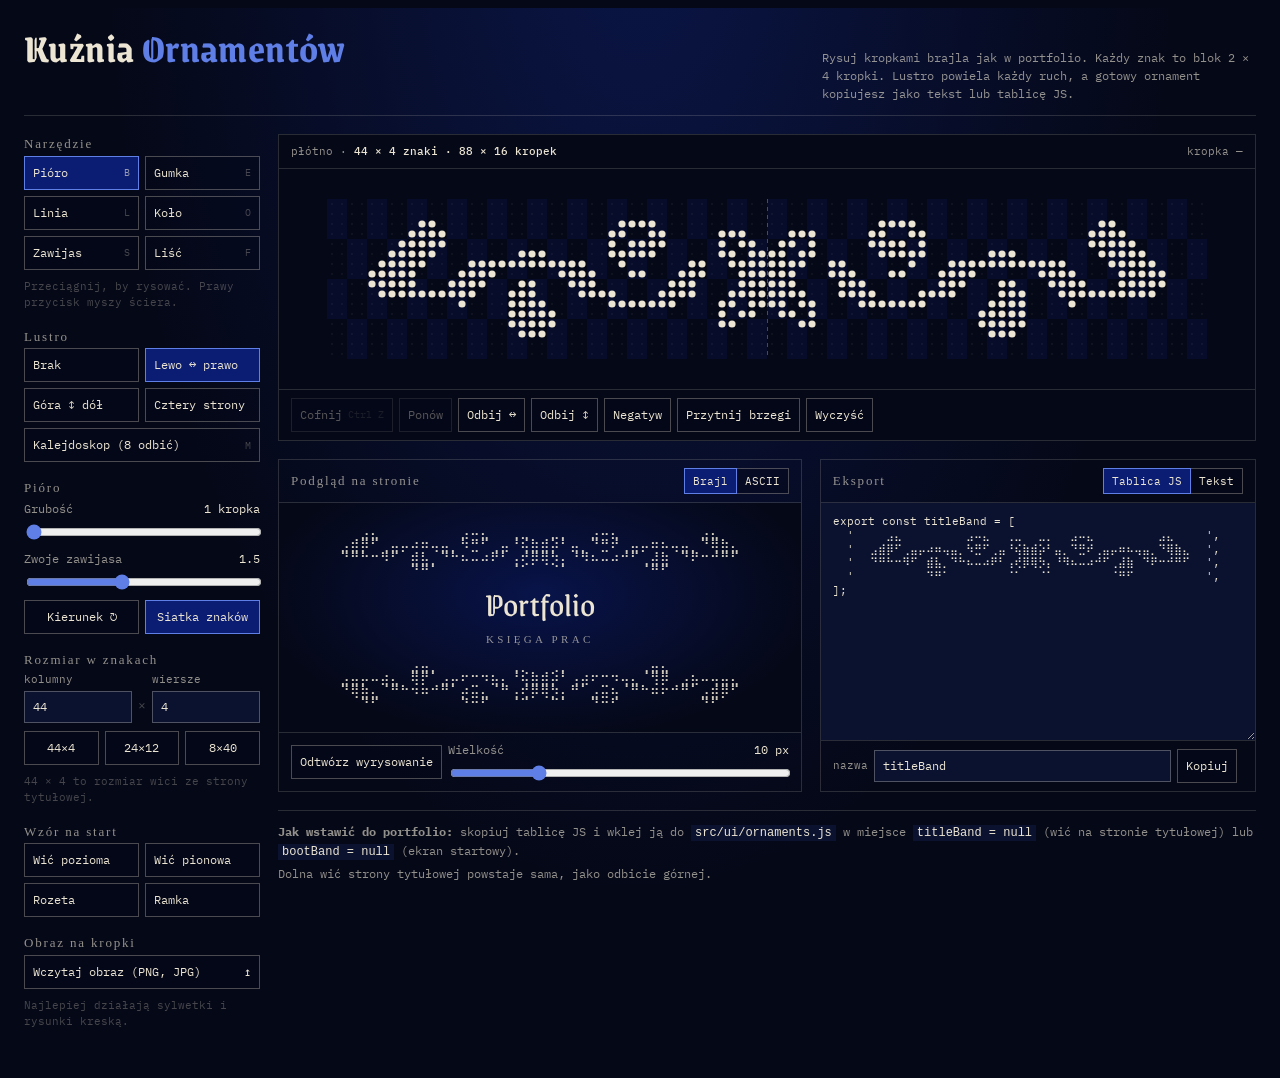
==== tools/ornament.html @ f132c5ad "Kuźnia Ornamentów: narzędzie do rysowania ornamentów brajlem z lustrem, własne wici w ornaments.js C" ====
<!doctype html>
<html lang="pl">
<head>
<meta charset="utf-8">
<meta name="viewport" content="width=device-width, initial-scale=1, viewport-fit=cover">
<title>Kuźnia Ornamentów</title>
<meta name="claude:viewport-fit-sides" content="cover">
<link rel="preconnect" href="https://fonts.googleapis.com">
<link rel="preconnect" href="https://fonts.gstatic.com" crossorigin>
<link rel="stylesheet" href="https://fonts.googleapis.com/css2?family=Grenze+Gotisch:wght@500;700&family=IM+Fell+English+SC&family=IBM+Plex+Mono:wght@400;500&display=swap">
<style>
/* Układ: wąska kolumna narzędzi po lewej (jak marginalia), szeroki pulpit z płótnem kropek,
   pod nim podgląd w rozmiarze strony i eksport. Jedna, ciemna paleta portfolio. */
:root {
  --ink: #050817;
  --ink-2: #0a1230;
  --deep: #0b1d73;
  --cobalt: #1838c0;
  --sky: #5f7ee6;
  --bone: #ece5d3;
  --bone-dim: rgba(236, 229, 211, .62);
  --bone-faint: rgba(236, 229, 211, .28);
  --line: rgba(236, 229, 211, .16);
  --gothic: 'Grenze Gotisch', 'UnifrakturMaguntia', Georgia, serif;
  --caps: 'IM Fell English SC', Georgia, 'Times New Roman', serif;
  --mono: 'IBM Plex Mono', ui-monospace, 'DejaVu Sans Mono', 'Segoe UI Symbol', monospace;
  color-scheme: dark;
}
* { box-sizing: border-box; }
html, body { background: var(--ink); color: var(--bone); }
body {
  font-family: var(--mono);
  font-size: 13px;
  line-height: 1.5;
  padding-left: max(16px, env(safe-area-inset-left, 0px));
  padding-right: max(16px, env(safe-area-inset-right, 0px));
  padding-block: 20px 40px;
  background:
    radial-gradient(ellipse at 50% -10%, rgba(24, 56, 192, .28), transparent 60%),
    var(--ink);
  min-height: 100%;
}
.wrap { max-width: 1280px; margin: 0 auto; display: grid; gap: 18px; }

header { display: flex; flex-wrap: wrap; align-items: baseline; justify-content: space-between; gap: 6px 24px; border-bottom: 1px solid var(--line); padding-bottom: 12px; }
header h1 { margin: 0; font-family: var(--gothic); font-weight: 700; font-size: clamp(28px, 4vw, 40px); letter-spacing: .01em; line-height: 1; text-wrap: balance; }
header h1 span { color: var(--sky); }
header p { margin: 0; color: var(--bone-dim); max-width: 62ch; font-size: 12px; }

.desk { display: grid; grid-template-columns: 236px minmax(0, 1fr); gap: 18px; align-items: start; }
@media (max-width: 820px) { .desk { grid-template-columns: minmax(0, 1fr); } }

aside { display: grid; gap: 16px; }
fieldset { margin: 0; padding: 0; border: 0; display: grid; gap: 8px; min-width: 0; }
legend, .lbl { font-family: var(--caps); font-size: 13px; letter-spacing: .14em; color: var(--bone-dim); padding: 0; margin-bottom: 2px; }
.grid2 { display: grid; grid-template-columns: 1fr 1fr; gap: 6px; }
.grid3 { display: grid; grid-template-columns: repeat(3, 1fr); gap: 6px; }

button, .btn {
  font: inherit; font-size: 12px; color: var(--bone);
  background: rgba(5, 8, 23, .35);
  border: 1px solid rgba(236, 229, 211, .3);
  padding: 7px 8px; cursor: pointer; text-align: left;
  display: flex; align-items: center; justify-content: space-between; gap: 6px;
  white-space: nowrap; transition: border-color .15s, background .15s;
}
button:hover, .btn:hover { border-color: rgba(236, 229, 211, .65); background: rgba(24, 56, 192, .18); }
button:focus-visible, input:focus-visible, select:focus-visible, .btn:focus-within { outline: 1px solid var(--sky); outline-offset: 2px; }
button[aria-pressed="true"] { background: var(--deep); border-color: var(--sky); }
button kbd { font: inherit; font-size: 10px; color: var(--bone-faint); }
button[aria-pressed="true"] kbd { color: var(--bone-dim); }
button.c { justify-content: center; }
button:disabled { opacity: .35; cursor: default; }

label.row { display: grid; grid-template-columns: 1fr auto; align-items: center; gap: 4px 8px; font-size: 12px; color: var(--bone-dim); }
label.row output { color: var(--bone); font-variant-numeric: tabular-nums; }
input[type=range] { grid-column: 1 / -1; width: 100%; accent-color: var(--sky); }
input[type=number], input[type=text], select {
  font: inherit; font-size: 12px; color: var(--bone); background: var(--ink-2);
  border: 1px solid rgba(236, 229, 211, .3); padding: 6px 8px; width: 100%; min-width: 0;
}
.size { display: grid; grid-template-columns: 1fr auto 1fr; gap: 6px; align-items: end; }
.size label { display: grid; gap: 3px; font-size: 11px; color: var(--bone-dim); }
.size span.x { padding-bottom: 7px; color: var(--bone-faint); }
.hint { font-size: 11px; color: var(--bone-faint); margin: 0; }
.btn input[type=file] { position: absolute; width: 1px; height: 1px; opacity: 0; }

main { display: grid; gap: 18px; min-width: 0; }
.board { border: 1px solid var(--line); background: var(--ink); position: relative; min-width: 0; }
.board-head { display: flex; flex-wrap: wrap; justify-content: space-between; gap: 4px 16px; padding: 8px 12px; border-bottom: 1px solid var(--line); font-size: 11px; color: var(--bone-dim); }
.board-head b { color: var(--bone); font-weight: 500; font-variant-numeric: tabular-nums; }
.stage { overflow: auto; padding: 14px; display: grid; place-items: center; min-height: 220px; }
canvas#view { display: block; touch-action: none; cursor: crosshair; image-rendering: pixelated; }
.board-foot { display: flex; flex-wrap: wrap; gap: 6px; padding: 8px 12px; border-top: 1px solid var(--line); }
.board-foot button { flex: 0 0 auto; }

.out { display: grid; grid-template-columns: minmax(0, 1.2fr) minmax(0, 1fr); gap: 18px; }
@media (max-width: 980px) { .out { grid-template-columns: minmax(0, 1fr); } }
.card { border: 1px solid var(--line); display: grid; grid-template-rows: auto 1fr auto; min-width: 0; }
.card-head { display: flex; flex-wrap: wrap; align-items: center; justify-content: space-between; gap: 6px 12px; padding: 8px 12px; border-bottom: 1px solid var(--line); }
.card-head .lbl { margin: 0; }
.seg { display: inline-flex; }
.seg button { padding: 4px 8px; font-size: 11px; }
.seg button + button { border-left: 0; }

.page {
  background: radial-gradient(ellipse at 50% 40%, rgba(11, 29, 115, .55), transparent 75%), var(--ink);
  padding: 22px 14px; overflow-x: auto; display: grid; justify-items: center; gap: 10px; min-height: 160px; align-content: center;
}
.page pre { margin: 0; font-family: var(--mono); line-height: 1; white-space: pre; color: var(--bone); opacity: .9; }
.page .demo { font-family: var(--gothic); font-size: 34px; line-height: 1; color: var(--bone); }
.page .demo-sub { font-family: var(--caps); letter-spacing: .3em; font-size: 11px; color: var(--bone-dim); }

textarea {
  width: 100%; min-height: 170px; resize: vertical; margin: 0; border: 0; padding: 12px;
  font-family: var(--mono); font-size: 11px; line-height: 1.25; white-space: pre; overflow: auto;
  color: var(--bone); background: var(--ink-2);
}
.card-foot { display: flex; flex-wrap: wrap; gap: 6px; padding: 8px 12px; border-top: 1px solid var(--line); align-items: center; }
.card-foot .name { flex: 1 1 140px; display: flex; align-items: center; gap: 6px; font-size: 11px; color: var(--bone-dim); }
.card-foot .name input { flex: 1; }
.toast { font-size: 11px; color: var(--sky); min-height: 1em; }

.howto { color: var(--bone-dim); font-size: 12px; border-top: 1px solid var(--line); padding-top: 12px; display: grid; gap: 4px; }
.howto code { color: var(--bone); background: var(--ink-2); padding: 1px 4px; }
@media (prefers-reduced-motion: reduce) { * { transition: none !important; } }
</style>
</head>
<body>

<div class="wrap">
  <header>
    <h1>Kuźnia <span>Ornamentów</span></h1>
    <p>Rysuj kropkami brajla jak w portfolio. Każdy znak to blok 2 × 4 kropki. Lustro powiela każdy ruch, a gotowy ornament kopiujesz jako tekst lub tablicę JS.</p>
  </header>

  <div class="desk">
    <aside>
      <fieldset>
        <legend>Narzędzie</legend>
        <div class="grid2" id="tools">
          <button data-tool="pen" aria-pressed="true">Pióro <kbd>B</kbd></button>
          <button data-tool="erase">Gumka <kbd>E</kbd></button>
          <button data-tool="line">Linia <kbd>L</kbd></button>
          <button data-tool="ring">Koło <kbd>O</kbd></button>
          <button data-tool="curl">Zawijas <kbd>S</kbd></button>
          <button data-tool="leaf">Liść <kbd>F</kbd></button>
        </div>
        <p class="hint" id="tool-hint">Przeciągnij, by rysować. Prawy przycisk myszy ściera.</p>
      </fieldset>

      <fieldset>
        <legend>Lustro</legend>
        <div class="grid2" id="mirrors">
          <button data-mirror="none">Brak</button>
          <button data-mirror="h" aria-pressed="true">Lewo ↔ prawo</button>
          <button data-mirror="v">Góra ↕ dół</button>
          <button data-mirror="hv">Cztery strony</button>
          <button data-mirror="k" style="grid-column: 1 / -1">Kalejdoskop (8 odbić) <kbd>M</kbd></button>
        </div>
      </fieldset>

      <fieldset>
        <legend>Pióro</legend>
        <label class="row" for="size">Grubość <output id="size-o">1 kropka</output>
          <input type="range" id="size" min="0" max="4" step="1" value="0">
        </label>
        <label class="row" for="turns">Zwoje zawijasa <output id="turns-o">1.5</output>
          <input type="range" id="turns" min="0.5" max="3" step="0.1" value="1.5">
        </label>
        <div class="grid2">
          <button id="dir" class="c" aria-label="Kierunek zawijasa">Kierunek ↻</button>
          <button id="grid-t" class="c" aria-pressed="true">Siatka znaków</button>
        </div>
      </fieldset>

      <fieldset>
        <legend>Rozmiar w znakach</legend>
        <div class="size">
          <label for="cols">kolumny<input type="number" id="cols" min="4" max="140" value="44"></label>
          <span class="x">×</span>
          <label for="rows">wiersze<input type="number" id="rows" min="1" max="60" value="4"></label>
        </div>
        <div class="grid3">
          <button class="c" data-preset="44x4">44×4</button>
          <button class="c" data-preset="24x12">24×12</button>
          <button class="c" data-preset="8x40">8×40</button>
        </div>
        <p class="hint">44 × 4 to rozmiar wici ze strony tytułowej.</p>
      </fieldset>

      <fieldset>
        <legend>Wzór na start</legend>
        <div class="grid2">
          <button data-tpl="band">Wić pozioma</button>
          <button data-tpl="vine">Wić pionowa</button>
          <button data-tpl="rosette">Rozeta</button>
          <button data-tpl="frame">Ramka</button>
        </div>
      </fieldset>

      <fieldset>
        <legend>Obraz na kropki</legend>
        <label class="btn" for="img">Wczytaj obraz (PNG, JPG) <span>↥</span><input type="file" id="img" accept="image/*"></label>
        <div id="img-ctl" hidden>
          <label class="row" for="thr">Próg jasności <output id="thr-o">128</output>
            <input type="range" id="thr" min="10" max="245" value="128">
          </label>
          <div class="grid2">
            <button id="inv" class="c" aria-pressed="false">Odwróć</button>
            <button id="img-done" class="c">Zatwierdź</button>
          </div>
        </div>
        <p class="hint">Najlepiej działają sylwetki i rysunki kreską.</p>
      </fieldset>
    </aside>

    <main>
      <section class="board" aria-label="Płótno">
        <div class="board-head">
          <span>płótno · <b id="dims">44 × 4 znaki · 88 × 16 kropek</b></span>
          <span id="pos">kropka —</span>
        </div>
        <div class="stage" id="stage"><canvas id="view" aria-label="Płótno do rysowania kropkami"></canvas></div>
        <div class="board-foot">
          <button id="undo" class="c">Cofnij <kbd>Ctrl Z</kbd></button>
          <button id="redo" class="c">Ponów</button>
          <button id="flip-h" class="c">Odbij ↔</button>
          <button id="flip-v" class="c">Odbij ↕</button>
          <button id="invert" class="c">Negatyw</button>
          <button id="trim" class="c">Przytnij brzegi</button>
          <button id="clear" class="c">Wyczyść</button>
        </div>
      </section>

      <div class="out">
        <section class="card" aria-label="Podgląd">
          <div class="card-head">
            <span class="lbl">Podgląd na stronie</span>
            <span class="seg" id="modes">
              <button data-mode="braille" aria-pressed="true">Brajl</button>
              <button data-mode="ascii">ASCII</button>
            </span>
          </div>
          <div class="page" id="page">
            <pre id="prev-top"></pre>
            <div class="demo">Portfolio</div>
            <div class="demo-sub">KSIĘGA PRAC</div>
            <pre id="prev-bot"></pre>
          </div>
          <div class="card-foot">
            <button id="replay" class="c">Odtwórz wyrysowanie</button>
            <label class="row" for="fs" style="flex:1 1 140px">Wielkość <output id="fs-o">10 px</output>
              <input type="range" id="fs" min="6" max="22" value="10">
            </label>
          </div>
        </section>

        <section class="card" aria-label="Eksport">
          <div class="card-head">
            <span class="lbl">Eksport</span>
            <span class="seg" id="fmts">
              <button data-fmt="js" aria-pressed="true">Tablica JS</button>
              <button data-fmt="txt">Tekst</button>
            </span>
          </div>
          <textarea id="code" readonly spellcheck="false" aria-label="Kod ornamentu"></textarea>
          <div class="card-foot">
            <label class="name" for="vname">nazwa <input type="text" id="vname" value="titleBand"></label>
            <button id="copy" class="c">Kopiuj</button>
            <span class="toast" id="toast" role="status"></span>
          </div>
        </section>
      </div>

      <div class="howto">
        <span><b>Jak wstawić do portfolio:</b> skopiuj tablicę JS i wklej ją do <code>src/ui/ornaments.js</code> w miejsce <code>titleBand = null</code> (wić na stronie tytułowej) lub <code>bootBand = null</code> (ekran startowy).</span>
        <span>Dolna wić strony tytułowej powstaje sama, jako odbicie górnej.</span>
      </div>
    </main>
  </div>
</div>

<script>
(() => {
  // ---------- stałe ----------
  const BITS = [[0x01, 0x08], [0x02, 0x10], [0x04, 0x20], [0x40, 0x80]];
  const RAMP = [' ', '.', ':', 'c', 'o', 's', 'S', '$', 'B'];   // ta sama skala co w AsciiView
  const BLANK = '⠀';
  const THRESHOLD = 110;                                         // jak canvasToBraille w braille.js
  const SIZES = [{ w: 0, t: '1 kropka' }, { w: 1.15, t: 'cienka' }, { w: 1.8, t: 'średnia' }, { w: 2.6, t: 'gruba' }, { w: 3.6, t: 'bardzo gruba' }];
  const C = { ink: '#050817', bone: '#ece5d3', sky: '#5f7ee6', cobalt: '#1838c0' };
  const HINTS = {
    pen: 'Przeciągnij, by rysować. Prawy przycisk myszy ściera.',
    erase: 'Przeciągnij, by ścierać kropki.',
    line: 'Przeciągnij od początku do końca linii.',
    ring: 'Przeciągnij od środka na zewnątrz.',
    curl: 'Przeciągnij od środka zawijasa; kąt wyznacza początek spirali.',
    leaf: 'Przeciągnij od nasady liścia do czubka.',
  };

  // ---------- stan ----------
  const $ = (id) => document.getElementById(id);
  const src = document.createElement('canvas');
  const sx = src.getContext('2d', { willReadFrequently: true });
  const view = $('view'), vx = view.getContext('2d');
  let cols = 44, rows = 4, W = 88, H = 16;
  let tool = 'pen', mirror = 'h', sizeIdx = 0, turns = 1.5, dir = 1, showGrid = true;
  let mode = 'braille', fmt = 'js', fontPx = 10;
  let mask = new Uint8Array(0);
  let pitch = 8;
  let undoStack = [], redoStack = [];
  let hover = null;
  let img = null, imgThr = 128, imgInv = false, imgBase = null;

  // ---------- pomocnicze ----------
  const snap = () => ({ cols, rows, data: sx.getImageData(0, 0, W, H) });
  function pushUndo() { undoStack.push(snap()); if (undoStack.length > 60) undoStack.shift(); redoStack = []; syncUndo(); }
  function restore(s) { setDims(s.cols, s.rows, false); sx.putImageData(s.data, 0, 0); }
  function syncUndo() { $('undo').disabled = !undoStack.length; $('redo').disabled = !redoStack.length; }

  function setDims(c, r, keep = true) {
    const old = keep ? (() => { const k = document.createElement('canvas'); k.width = W; k.height = H; k.getContext('2d').drawImage(src, 0, 0); return k; })() : null;
    cols = c; rows = r; W = c * 2; H = r * 4;
    src.width = W; src.height = H;
    if (old) sx.drawImage(old, Math.round((W - old.width) / 4) * 2, Math.round((H - old.height) / 8) * 4);
    $('cols').value = c; $('rows').value = r;
    layout();
  }

  // przekształcenia lustra w przestrzeni kropek
  function mirrors() {
    const id = [1, 0, 0, 1, 0, 0], h = [-1, 0, 0, 1, W, 0], v = [1, 0, 0, -1, 0, H], hv = [-1, 0, 0, -1, W, H];
    if (mirror === 'none') return [id];
    if (mirror === 'h') return [id, h];
    if (mirror === 'v') return [id, v];
    if (mirror === 'hv') return [id, h, v, hv];
    const cx = W / 2, cy = H / 2;
    const d = [0, 1, 1, 0, cx - cy, cy - cx];               // odbicie po przekątnej
    const mul = (a, b) => [a[0] * b[0] + a[2] * b[1], a[1] * b[0] + a[3] * b[1], a[0] * b[2] + a[2] * b[3], a[1] * b[2] + a[3] * b[3], a[0] * b[4] + a[2] * b[5] + a[4], a[1] * b[4] + a[3] * b[5] + a[5]];
    return [id, h, v, hv, d, mul(h, d), mul(v, d), mul(hv, d)];
  }

  function stamp(fn, erase = false) {
    sx.save();
    sx.globalCompositeOperation = erase ? 'destination-out' : 'source-over';
    sx.strokeStyle = sx.fillStyle = '#fff';
    sx.lineCap = sx.lineJoin = 'round';
    sx.lineWidth = SIZES[sizeIdx].w || 1.15;
    for (const m of mirrors()) { sx.setTransform(...m); fn(sx); }
    sx.restore();
  }

  // ---------- kształty (te same co w braille.js) ----------
  function spiral(ctx, cx, cy, r, t, d = 1, start = 0) {
    ctx.beginPath();
    const steps = Math.max(20, Math.round(60 * t));
    for (let i = 0; i <= steps; i++) {
      const k = i / steps, a = start + d * k * t * Math.PI * 2, rr = r * (1 - k * 0.85);
      const x = cx + Math.cos(a) * rr, y = cy + Math.sin(a) * rr;
      i ? ctx.lineTo(x, y) : ctx.moveTo(x, y);
    }
    ctx.stroke();
  }
  function leaf(ctx, x, y, len, ang) {
    ctx.save(); ctx.translate(x, y); ctx.rotate(ang);
    ctx.beginPath(); ctx.moveTo(0, 0);
    ctx.quadraticCurveTo(len * 0.5, -len * 0.35, len, 0);
    ctx.quadraticCurveTo(len * 0.5, len * 0.35, 0, 0);
    ctx.stroke(); ctx.restore();
  }
  // linia piksel w piksel (grubość „1 kropka”)
  function pixLine(ctx, a, b) {
    let x0 = Math.floor(a.x), y0 = Math.floor(a.y); const x1 = Math.floor(b.x), y1 = Math.floor(b.y);
    const dx = Math.abs(x1 - x0), dy = -Math.abs(y1 - y0), sxs = x0 < x1 ? 1 : -1, sys = y0 < y1 ? 1 : -1;
    let err = dx + dy;
    for (;;) {
      ctx.fillRect(x0, y0, 1, 1);
      if (x0 === x1 && y0 === y1) break;
      const e2 = 2 * err;
      if (e2 >= dy) { err += dy; x0 += sxs; }
      if (e2 <= dx) { err += dx; y0 += sys; }
    }
  }
  function segment(ctx, a, b) {
    if (!SIZES[sizeIdx].w) return pixLine(ctx, a, b);
    ctx.beginPath(); ctx.moveTo(a.x, a.y); ctx.lineTo(b.x, b.y); ctx.stroke();
    ctx.beginPath(); ctx.arc(b.x, b.y, Math.max(0.6, SIZES[sizeIdx].w / 2), 0, Math.PI * 2); ctx.fill();
  }
  function shape(ctx, t, a, b) {
    const dxy = Math.hypot(b.x - a.x, b.y - a.y), ang = Math.atan2(b.y - a.y, b.x - a.x);
    if (t === 'line') { if (SIZES[sizeIdx].w) { ctx.beginPath(); ctx.moveTo(a.x, a.y); ctx.lineTo(b.x, b.y); ctx.stroke(); } else pixLine(ctx, a, b); }
    if (t === 'ring') { ctx.beginPath(); ctx.arc(a.x, a.y, Math.max(0.5, dxy), 0, Math.PI * 2); ctx.stroke(); }
    if (t === 'curl') spiral(ctx, a.x, a.y, Math.max(1, dxy), turns, dir, ang);
    if (t === 'leaf') leaf(ctx, a.x, a.y, Math.max(1, dxy), ang);
  }

  // ---------- wzory startowe ----------
  const TPL = {
    band(ctx, W, H) {
      const cx = W / 2, cy = H / 2;
      ctx.beginPath(); ctx.arc(cx, cy, H * 0.16, 0, Math.PI * 2); ctx.stroke();
      for (let i = 0; i < 4; i++) leaf(ctx, cx, cy, H * 0.42, i * Math.PI / 2 + Math.PI / 4);
      for (const s of [1, -1]) {
        ctx.save(); ctx.translate(cx, 0); ctx.scale(s, 1); ctx.translate(-cx, 0);
        ctx.beginPath();
        const x0 = cx + H * 0.5, x1 = W - 4;
        for (let x = x0; x <= x1; x += 1) {
          const k = (x - x0) / (x1 - x0), y = cy + Math.sin(k * Math.PI * 3) * H * 0.18 * (1 - k * 0.5);
          x === x0 ? ctx.moveTo(x, y) : ctx.lineTo(x, y);
        }
        ctx.stroke();
        for (let j = 0; j < 3; j++) {
          const k = (j + 0.25) / 3, x = x0 + k * (x1 - x0), up = j % 2 === 0 ? -1 : 1;
          spiral(ctx, x + H * 0.12, cy + up * H * 0.22, H * 0.2 * (1 - k * 0.35), 1.4, up, up > 0 ? -Math.PI / 2 : Math.PI / 2);
          leaf(ctx, x - H * 0.08, cy - up * H * 0.12, H * 0.28, up * -0.9 + Math.PI);
        }
        spiral(ctx, x1 - H * 0.14, cy, H * 0.14, 1.2, 1, Math.PI);
        ctx.restore();
      }
    },
    vine(ctx, W, H) {
      const cx = W / 2;
      ctx.beginPath();
      for (let y = 4; y < H - 4; y++) { const x = cx + Math.sin(y / H * Math.PI * 4) * W * 0.12; y === 4 ? ctx.moveTo(x, y) : ctx.lineTo(x, y); }
      ctx.stroke();
      const n = Math.max(2, Math.floor(H / (W * 0.9)));
      for (let i = 0; i < n; i++) {
        const y = (i + 0.5) / n * H, side = i % 2 ? 1 : -1, x = cx + Math.sin(y / H * Math.PI * 4) * W * 0.12;
        spiral(ctx, x + side * W * 0.24, y, W * 0.22, 1.5, side, side > 0 ? Math.PI : 0);
        leaf(ctx, x, y + W * 0.15, W * 0.3, side > 0 ? Math.PI * 0.75 : Math.PI * 0.25);
      }
      spiral(ctx, cx + W * 0.1, 10, W * 0.25, 1.6, 1, Math.PI);
    },
    rosette(ctx, W, H) {
      const cx = W / 2, cy = H / 2, R = Math.min(W, H) / 2 - 2;
      ctx.beginPath(); ctx.arc(cx, cy, R * 0.18, 0, Math.PI * 2); ctx.stroke();
      ctx.beginPath(); ctx.arc(cx, cy, R * 0.95, 0, Math.PI * 2); ctx.stroke();
      for (let i = 0; i < 8; i++) {
        const a = i * Math.PI / 4;
        leaf(ctx, cx + Math.cos(a) * R * 0.2, cy + Math.sin(a) * R * 0.2, R * 0.55, a);
        const b = a + Math.PI / 8;
        spiral(ctx, cx + Math.cos(b) * R * 0.66, cy + Math.sin(b) * R * 0.66, R * 0.2, 1.3, i % 2 ? 1 : -1, b + Math.PI);
      }
    },
    frame(ctx, W, H) {
      const m = 2.5;
      ctx.strokeRect(m, m, W - m * 2, H - m * 2);
      ctx.strokeRect(m + 3, m + 3, W - m * 2 - 6, H - m * 2 - 6);
      const r = Math.min(W, H) * 0.14;
      for (const [x, y, s] of [[m + 3, m + 3, 0], [W - m - 3, m + 3, 1], [W - m - 3, H - m - 3, 2], [m + 3, H - m - 3, 3]]) {
        spiral(ctx, x, y, r, 1.4, 1, s * Math.PI / 2 + Math.PI / 4);
        leaf(ctx, x, y, r * 1.5, s * Math.PI / 2 + Math.PI / 4);
      }
    },
  };
  function applyTemplate(name) {
    pushUndo();
    sx.clearRect(0, 0, W, H);
    sx.save(); sx.strokeStyle = '#fff'; sx.lineWidth = 1.15; sx.lineCap = 'round';
    TPL[name](sx, W, H);
    sx.restore();
    render(true);
  }

  // ---------- odczyt kropek ----------
  function readMask() {
    const d = sx.getImageData(0, 0, W, H).data;
    mask = new Uint8Array(W * H);
    for (let i = 0; i < W * H; i++) mask[i] = d[i * 4 + 3] > THRESHOLD ? 1 : 0;
  }
  function toRows(m = mode) {
    const out = [];
    for (let y = 0; y < H; y += 4) {
      let line = '';
      for (let x = 0; x < W; x += 2) {
        let code = 0, n = 0;
        for (let dy = 0; dy < 4; dy++) for (let dx = 0; dx < 2; dx++) if (mask[(y + dy) * W + x + dx]) { code |= BITS[dy][dx]; n++; }
        line += m === 'braille' ? (code ? String.fromCharCode(0x2800 + code) : BLANK) : RAMP[n];
      }
      out.push(line);
    }
    return out;
  }
  // odbicie góra-dół na poziomie znaków (jak dolna wić strony tytułowej)
  function flipRows(rowsArr) {
    if (mode !== 'braille') return rowsArr.slice().reverse();
    return rowsArr.slice().reverse().map((r) => [...r].map((ch) => {
      const c = ch.charCodeAt(0) - 0x2800; let o = 0;
      for (let dy = 0; dy < 4; dy++) for (let dx = 0; dx < 2; dx++) if (c & BITS[dy][dx]) o |= BITS[3 - dy][dx];
      return o ? String.fromCharCode(0x2800 + o) : BLANK;
    }).join(''));
  }

  // ---------- rysowanie widoku ----------
  function layout() {
    const box = $('stage').clientWidth - 28;
    pitch = Math.max(3, Math.min(22, Math.floor(box / W)));
    const hMax = Math.max(260, innerHeight * 0.6);
    if (H * pitch > hMax) pitch = Math.max(3, Math.floor(hMax / H));
    const dpr = Math.min(2, devicePixelRatio || 1);
    view.width = W * pitch * dpr; view.height = H * pitch * dpr;
    view.style.width = W * pitch + 'px'; view.style.height = H * pitch + 'px';
    vx.setTransform(dpr, 0, 0, dpr, 0, 0);
    $('dims').textContent = `${cols} × ${rows} znaki · ${W} × ${H} kropek`;
  }

  function drawView() {
    const p = pitch;
    vx.fillStyle = C.ink; vx.fillRect(0, 0, W * p, H * p);
    if (showGrid) {
      // co drugi znak lekko podbarwiony: widać, gdzie kończy się każdy znak brajla
      vx.fillStyle = 'rgba(24,56,192,.10)';
      for (let cy = 0; cy < rows; cy++) for (let cx = 0; cx < cols; cx++) if ((cx + cy) % 2 === 0) vx.fillRect(cx * 2 * p, cy * 4 * p, 2 * p, 4 * p);
    }
    // osie lustra
    vx.save(); vx.strokeStyle = 'rgba(95,126,230,.55)'; vx.setLineDash([4, 4]); vx.lineWidth = 1;
    const ax = (mirror === 'h' || mirror === 'hv' || mirror === 'k'), ay = (mirror === 'v' || mirror === 'hv' || mirror === 'k');
    if (ax) { vx.beginPath(); vx.moveTo(W * p / 2 + .5, 0); vx.lineTo(W * p / 2 + .5, H * p); vx.stroke(); }
    if (ay) { vx.beginPath(); vx.moveTo(0, H * p / 2 + .5); vx.lineTo(W * p, H * p / 2 + .5); vx.stroke(); }
    if (mirror === 'k') {
      const cx = W * p / 2, cy = H * p / 2, L = Math.max(W, H) * p;
      vx.beginPath(); vx.moveTo(cx - L, cy - L); vx.lineTo(cx + L, cy + L); vx.moveTo(cx - L, cy + L); vx.lineTo(cx + L, cy - L); vx.stroke();
    }
    vx.restore();
    // kropki
    const rOn = p * 0.36, rOff = Math.max(0.6, p * 0.07);
    vx.fillStyle = 'rgba(236,229,211,.13)';
    vx.beginPath();
    for (let y = 0; y < H; y++) for (let x = 0; x < W; x++) if (!mask[y * W + x]) { vx.moveTo((x + .5) * p + rOff, (y + .5) * p); vx.arc((x + .5) * p, (y + .5) * p, rOff, 0, Math.PI * 2); }
    vx.fill();
    vx.fillStyle = C.bone;
    vx.beginPath();
    for (let y = 0; y < H; y++) for (let x = 0; x < W; x++) if (mask[y * W + x]) { vx.moveTo((x + .5) * p + rOn, (y + .5) * p); vx.arc((x + .5) * p, (y + .5) * p, rOn, 0, Math.PI * 2); }
    vx.fill();
    // podgląd pióra z odbiciami
    if (hover && !drag && (tool === 'pen' || tool === 'erase')) {
      vx.save(); vx.strokeStyle = tool === 'erase' ? 'rgba(236,229,211,.6)' : C.sky; vx.lineWidth = 1;
      const r = Math.max(0.5, (SIZES[sizeIdx].w || 1) / 2) * p;
      for (const m of mirrors()) {
        const hx = m[0] * hover.x + m[2] * hover.y + m[4], hy = m[1] * hover.x + m[3] * hover.y + m[5];
        vx.beginPath(); vx.arc(hx * p, hy * p, r, 0, Math.PI * 2); vx.stroke();
      }
      vx.restore();
    }
  }

  // ---------- wyjście ----------
  let revealing = 0;
  function updateOutput() {
    const r = toRows();
    if (!revealing) { $('prev-top').textContent = r.join('\n'); $('prev-bot').textContent = flipRows(r).join('\n'); }
    const name = ($('vname').value.trim() || 'ornament').replace(/[^\w$]/g, '_');
    $('code').value = fmt === 'txt' ? r.join('\n') : `export const ${name} = [\n${r.map((l) => `  '${l}',`).join('\n')}\n];\n`;
  }
  function reveal(el, rowsArr, dur) {
    const cells = [];
    rowsArr.forEach((r, y) => [...r].forEach((ch, x) => { if (ch !== BLANK && ch !== ' ') cells.push([y, x]); }));
    cells.sort(() => Math.random() - 0.5);
    const blank = mode === 'braille' ? BLANK : ' ';
    const grid = rowsArr.map((r) => [...r].map(() => blank));
    const t0 = performance.now();
    return new Promise((res) => {
      const step = () => {
        const k = Math.min(1, (performance.now() - t0) / (dur * 1000));
        const n = Math.floor(k * cells.length);
        for (let i = 0; i < n; i++) { const [y, x] = cells[i]; grid[y][x] = rowsArr[y][x]; }
        el.textContent = grid.map((r) => r.join('')).join('\n');
        k < 1 ? requestAnimationFrame(step) : res();
      };
      step();
    });
  }

  let saveT = 0;
  function render(save = false) {
    readMask(); drawView(); updateOutput();
    if (save) { clearTimeout(saveT); saveT = setTimeout(saveDraft, 400); }
  }
  function saveDraft() {
    try { localStorage.setItem('kuznia.draft', JSON.stringify({ cols, rows, url: src.toDataURL() })); } catch (e) { /* bez zapisu */ }
  }
  function loadDraft() {
    try {
      const d = JSON.parse(localStorage.getItem('kuznia.draft') || 'null');
      if (!d || !d.url) return false;
      setDims(d.cols, d.rows, false);
      const im = new Image();
      im.onload = () => { sx.drawImage(im, 0, 0); render(); };
      im.src = d.url;
      return true;
    } catch (e) { return false; }
  }

  // ---------- wskaźnik ----------
  let drag = null;
  const toDot = (e) => { const b = view.getBoundingClientRect(); return { x: (e.clientX - b.left) / pitch, y: (e.clientY - b.top) / pitch }; };
  view.addEventListener('contextmenu', (e) => e.preventDefault());
  view.addEventListener('pointerdown', (e) => {
    view.setPointerCapture(e.pointerId);
    const p = toDot(e);
    const t = e.button === 2 ? 'erase' : tool;
    pushUndo();
    drag = { t, a: p, last: p, base: sx.getImageData(0, 0, W, H) };
    if (t === 'pen' || t === 'erase') stamp((c) => segment(c, p, p), t === 'erase');
    render();
  });
  view.addEventListener('pointermove', (e) => {
    const p = toDot(e);
    hover = p;
    $('pos').textContent = `kropka ${Math.floor(p.x) + 1}, ${Math.floor(p.y) + 1} · znak ${Math.floor(p.x / 2) + 1}, ${Math.floor(p.y / 4) + 1}`;
    if (!drag) { drawView(); return; }
    if (drag.t === 'pen' || drag.t === 'erase') {
      const a = drag.last; stamp((c) => segment(c, a, p), drag.t === 'erase'); drag.last = p;
    } else {
      sx.putImageData(drag.base, 0, 0);
      const a = drag.a; stamp((c) => shape(c, drag.t, a, p));
    }
    render();
  });
  const end = () => { if (drag) { drag = null; render(true); } };
  view.addEventListener('pointerup', end);
  view.addEventListener('pointercancel', end);
  view.addEventListener('pointerleave', () => { hover = null; if (!drag) drawView(); $('pos').textContent = 'kropka —'; });

  // ---------- przyciski ----------
  const press = (group, attr, val) => document.querySelectorAll(`#${group} [${attr}]`).forEach((b) => b.setAttribute('aria-pressed', String(b.getAttribute(attr) === val)));
  function setTool(t) { tool = t; press('tools', 'data-tool', t); $('tool-hint').textContent = HINTS[t]; }
  function setMirror(m) { mirror = m; press('mirrors', 'data-mirror', m); drawView(); }
  $('tools').addEventListener('click', (e) => { const b = e.target.closest('[data-tool]'); if (b) setTool(b.dataset.tool); });
  $('mirrors').addEventListener('click', (e) => { const b = e.target.closest('[data-mirror]'); if (b) setMirror(b.dataset.mirror); });
  $('size').addEventListener('input', (e) => { sizeIdx = +e.target.value; $('size-o').textContent = SIZES[sizeIdx].t; });
  $('turns').addEventListener('input', (e) => { turns = +e.target.value; $('turns-o').textContent = turns.toFixed(1); });
  $('dir').addEventListener('click', () => { dir = -dir; $('dir').textContent = dir > 0 ? 'Kierunek ↻' : 'Kierunek ↺'; });
  $('grid-t').addEventListener('click', () => { showGrid = !showGrid; $('grid-t').setAttribute('aria-pressed', String(showGrid)); drawView(); });

  function resize(c, r) {
    c = Math.max(4, Math.min(140, c | 0)); r = Math.max(1, Math.min(60, r | 0));
    if (c === cols && r === rows) return;
    pushUndo(); setDims(c, r, true); render(true);
  }
  $('cols').addEventListener('change', () => resize(+$('cols').value, rows));
  $('rows').addEventListener('change', () => resize(cols, +$('rows').value));
  document.querySelectorAll('[data-preset]').forEach((b) => b.addEventListener('click', () => { const [c, r] = b.dataset.preset.split('x').map(Number); resize(c, r); }));
  document.querySelectorAll('[data-tpl]').forEach((b) => b.addEventListener('click', () => applyTemplate(b.dataset.tpl)));

  function undo() { if (!undoStack.length) return; redoStack.push(snap()); restore(undoStack.pop()); syncUndo(); render(true); }
  function redo() { if (!redoStack.length) return; undoStack.push(snap()); restore(redoStack.pop()); syncUndo(); render(true); }
  $('undo').addEventListener('click', undo);
  $('redo').addEventListener('click', redo);
  function transformAll(m) {
    pushUndo();
    const k = document.createElement('canvas'); k.width = W; k.height = H; k.getContext('2d').drawImage(src, 0, 0);
    sx.clearRect(0, 0, W, H); sx.save(); sx.setTransform(...m); sx.drawImage(k, 0, 0); sx.restore(); render(true);
  }
  $('flip-h').addEventListener('click', () => transformAll([-1, 0, 0, 1, W, 0]));
  $('flip-v').addEventListener('click', () => transformAll([1, 0, 0, -1, 0, H]));
  $('invert').addEventListener('click', () => {
    pushUndo(); readMask();
    const d = sx.createImageData(W, H);
    for (let i = 0; i < W * H; i++) { d.data[i * 4] = d.data[i * 4 + 1] = d.data[i * 4 + 2] = 255; d.data[i * 4 + 3] = mask[i] ? 0 : 255; }
    sx.putImageData(d, 0, 0); render(true);
  });
  $('clear').addEventListener('click', () => { pushUndo(); sx.clearRect(0, 0, W, H); render(true); });
  $('trim').addEventListener('click', () => {
    readMask();
    let x0 = cols, x1 = -1, y0 = rows, y1 = -1;
    for (let y = 0; y < H; y++) for (let x = 0; x < W; x++) if (mask[y * W + x]) {
      const cx = x >> 1, cy = y >> 2; x0 = Math.min(x0, cx); x1 = Math.max(x1, cx); y0 = Math.min(y0, cy); y1 = Math.max(y1, cy);
    }
    if (x1 < 0) return toast('Płótno jest puste.');
    const nc = Math.max(4, x1 - x0 + 1), nr = y1 - y0 + 1;
    if (nc === cols && nr === rows) return toast('Brzegi są już przycięte.');
    pushUndo();
    const part = sx.getImageData(x0 * 2, y0 * 4, nc * 2, nr * 4);
    setDims(nc, nr, false); sx.putImageData(part, 0, 0); render(true);
  });

  // obraz na kropki
  function applyImage() {
    if (!img) return;
    sx.putImageData(imgBase, 0, 0);
    const k = document.createElement('canvas'); k.width = W; k.height = H;
    const kx = k.getContext('2d', { willReadFrequently: true });
    const s = Math.min(W / img.width, H / img.height), w = img.width * s, h = img.height * s;
    kx.drawImage(img, (W - w) / 2, (H - h) / 2, w, h);
    const d = kx.getImageData(0, 0, W, H).data, o = sx.getImageData(0, 0, W, H);
    for (let i = 0; i < W * H; i++) {
      if (d[i * 4 + 3] < 128) continue;
      const lum = 0.299 * d[i * 4] + 0.587 * d[i * 4 + 1] + 0.114 * d[i * 4 + 2];
      if (imgInv ? lum < imgThr : lum > imgThr) { o.data[i * 4] = o.data[i * 4 + 1] = o.data[i * 4 + 2] = o.data[i * 4 + 3] = 255; }
    }
    sx.putImageData(o, 0, 0); render();
  }
  $('img').addEventListener('change', (e) => {
    const f = e.target.files && e.target.files[0]; if (!f) return;
    const rd = new FileReader();
    rd.onload = () => {
      const im = new Image();
      im.onload = () => { pushUndo(); img = im; imgBase = sx.getImageData(0, 0, W, H); $('img-ctl').hidden = false; applyImage(); };
      im.onerror = () => toast('Nie udało się odczytać obrazu. Spróbuj PNG lub JPG.');
      im.src = rd.result;
    };
    rd.readAsDataURL(f);
    e.target.value = '';
  });
  $('thr').addEventListener('input', (e) => { imgThr = +e.target.value; $('thr-o').textContent = imgThr; applyImage(); });
  $('inv').addEventListener('click', () => { imgInv = !imgInv; $('inv').setAttribute('aria-pressed', String(imgInv)); applyImage(); });
  $('img-done').addEventListener('click', () => { img = null; $('img-ctl').hidden = true; render(true); });

  // podgląd i eksport
  $('modes').addEventListener('click', (e) => { const b = e.target.closest('[data-mode]'); if (!b) return; mode = b.dataset.mode; press('modes', 'data-mode', mode); updateOutput(); });
  $('fmts').addEventListener('click', (e) => { const b = e.target.closest('[data-fmt]'); if (!b) return; fmt = b.dataset.fmt; press('fmts', 'data-fmt', fmt); updateOutput(); });
  $('vname').addEventListener('input', updateOutput);
  $('fs').addEventListener('input', (e) => { fontPx = +e.target.value; $('fs-o').textContent = fontPx + ' px'; for (const id of ['prev-top', 'prev-bot']) $(id).style.fontSize = fontPx + 'px'; });
  $('replay').addEventListener('click', async () => {
    const r = toRows(); revealing++;
    const a = reveal($('prev-top'), r, 1.8);
    await new Promise((res) => setTimeout(res, 900));
    await reveal($('prev-bot'), flipRows(r), 1.8); await a;
    revealing--; updateOutput();
  });
  let toastT = 0;
  function toast(t) { $('toast').textContent = t; clearTimeout(toastT); toastT = setTimeout(() => { $('toast').textContent = ''; }, 2200); }
  $('copy').addEventListener('click', () => {
    const ta = $('code');
    const fallback = () => { ta.focus(); ta.select(); toast('Zaznaczone. Skopiuj skrótem Ctrl C.'); };
    try {
      navigator.clipboard.writeText(ta.value).then(() => toast('Skopiowano.'), fallback);
    } catch (e) { fallback(); }
  });

  // klawiatura
  addEventListener('keydown', (e) => {
    if (e.target.matches('input, textarea, select')) return;
    const k = e.key.toLowerCase();
    if ((e.ctrlKey || e.metaKey) && k === 'z') { e.preventDefault(); e.shiftKey ? redo() : undo(); return; }
    if ((e.ctrlKey || e.metaKey) && k === 'y') { e.preventDefault(); redo(); return; }
    if (e.ctrlKey || e.metaKey || e.altKey) return;
    const map = { b: 'pen', e: 'erase', l: 'line', o: 'ring', s: 'curl', f: 'leaf' };
    if (map[k]) setTool(map[k]);
    if (k === 'm') { const order = ['none', 'h', 'v', 'hv', 'k']; setMirror(order[(order.indexOf(mirror) + 1) % order.length]); }
  });
  addEventListener('resize', () => { layout(); drawView(); });

  // ---------- start ----------
  setDims(44, 4, false);
  syncUndo();
  if (!loadDraft()) {
    sx.save(); sx.strokeStyle = '#fff'; sx.lineWidth = 1.15; sx.lineCap = 'round'; TPL.band(sx, W, H); sx.restore();
    render();
  }
  if (document.fonts && document.fonts.ready) document.fonts.ready.then(() => { layout(); drawView(); });
})();
</script>
</body>
</html>
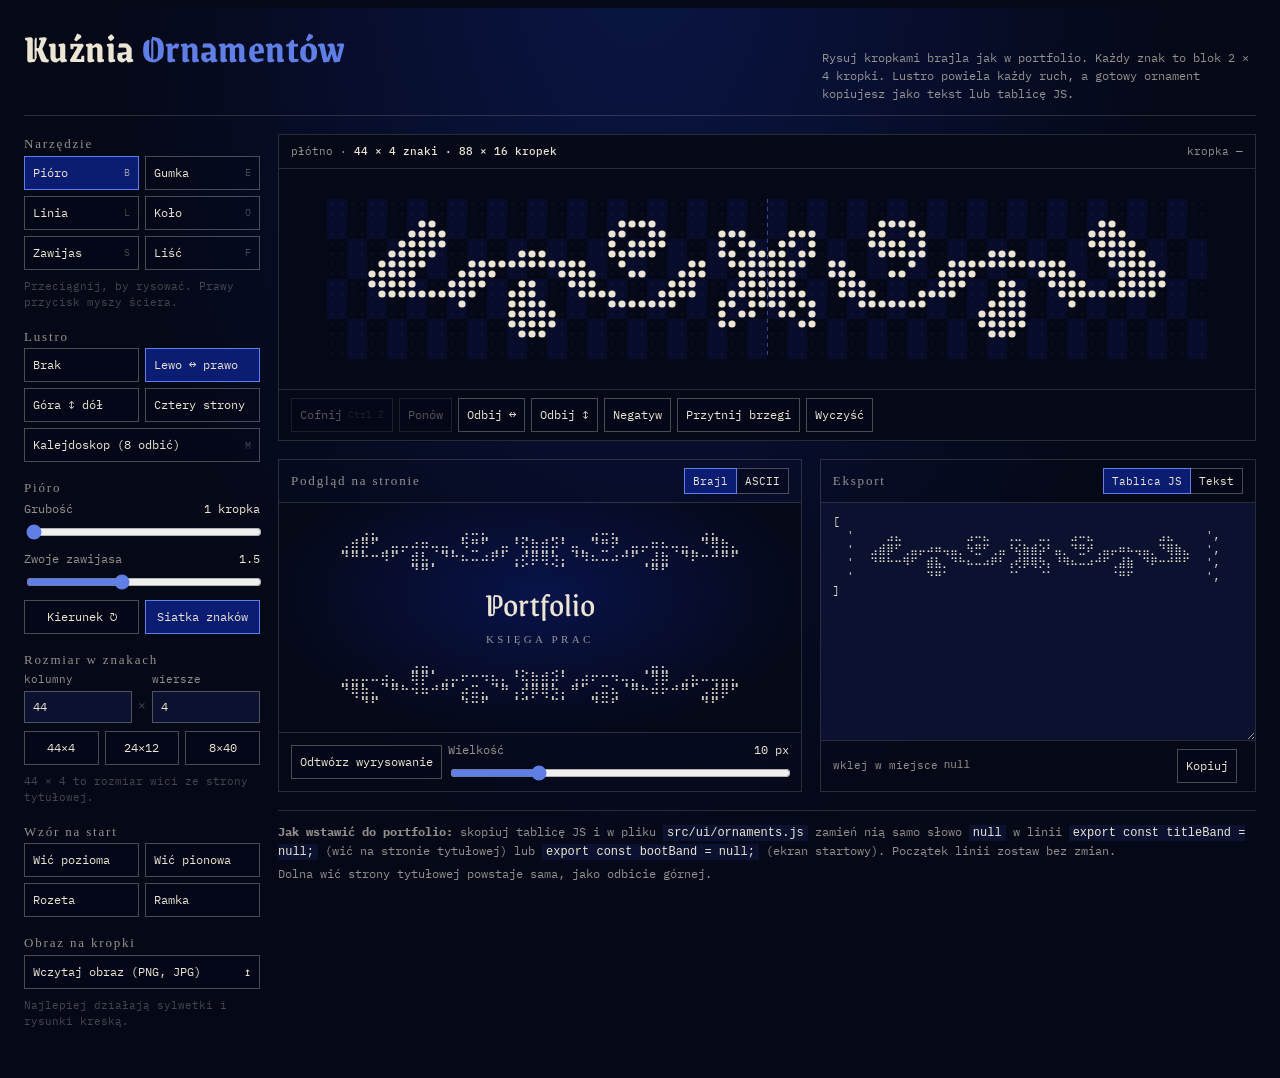
==== commit 44ca5f23: "Naprawa ornaments.js (podwójne export const), Kuźnia eksportuje samą tablicę do wklejenia w miejsce " ====
--- a/tools/ornament.html
+++ b/tools/ornament.html
@@ -266,7 +266,7 @@
           </div>
           <textarea id="code" readonly spellcheck="false" aria-label="Kod ornamentu"></textarea>
           <div class="card-foot">
-            <label class="name" for="vname">nazwa <input type="text" id="vname" value="titleBand"></label>
+            <span class="name">wklej w miejsce <code>null</code></span>
             <button id="copy" class="c">Kopiuj</button>
             <span class="toast" id="toast" role="status"></span>
           </div>
@@ -274,7 +274,7 @@
       </div>
 
       <div class="howto">
-        <span><b>Jak wstawić do portfolio:</b> skopiuj tablicę JS i wklej ją do <code>src/ui/ornaments.js</code> w miejsce <code>titleBand = null</code> (wić na stronie tytułowej) lub <code>bootBand = null</code> (ekran startowy).</span>
+        <span><b>Jak wstawić do portfolio:</b> skopiuj tablicę JS i w pliku <code>src/ui/ornaments.js</code> zamień nią samo słowo <code>null</code> w linii <code>export const titleBand = null;</code> (wić na stronie tytułowej) lub <code>export const bootBand = null;</code> (ekran startowy). Początek linii zostaw bez zmian.</span>
         <span>Dolna wić strony tytułowej powstaje sama, jako odbicie górnej.</span>
       </div>
     </main>
@@ -550,8 +550,7 @@
   function updateOutput() {
     const r = toRows();
     if (!revealing) { $('prev-top').textContent = r.join('\n'); $('prev-bot').textContent = flipRows(r).join('\n'); }
-    const name = ($('vname').value.trim() || 'ornament').replace(/[^\w$]/g, '_');
-    $('code').value = fmt === 'txt' ? r.join('\n') : `export const ${name} = [\n${r.map((l) => `  '${l}',`).join('\n')}\n];\n`;
+    $('code').value = fmt === 'txt' ? r.join('\n') : `[\n${r.map((l) => `  '${l}',`).join('\n')}\n]`;
   }
   function reveal(el, rowsArr, dur) {
     const cells = [];
@@ -711,7 +710,6 @@
   // podgląd i eksport
   $('modes').addEventListener('click', (e) => { const b = e.target.closest('[data-mode]'); if (!b) return; mode = b.dataset.mode; press('modes', 'data-mode', mode); updateOutput(); });
   $('fmts').addEventListener('click', (e) => { const b = e.target.closest('[data-fmt]'); if (!b) return; fmt = b.dataset.fmt; press('fmts', 'data-fmt', fmt); updateOutput(); });
-  $('vname').addEventListener('input', updateOutput);
   $('fs').addEventListener('input', (e) => { fontPx = +e.target.value; $('fs-o').textContent = fontPx + ' px'; for (const id of ['prev-top', 'prev-bot']) $(id).style.fontSize = fontPx + 'px'; });
   $('replay').addEventListener('click', async () => {
     const r = toRows(); revealing++;
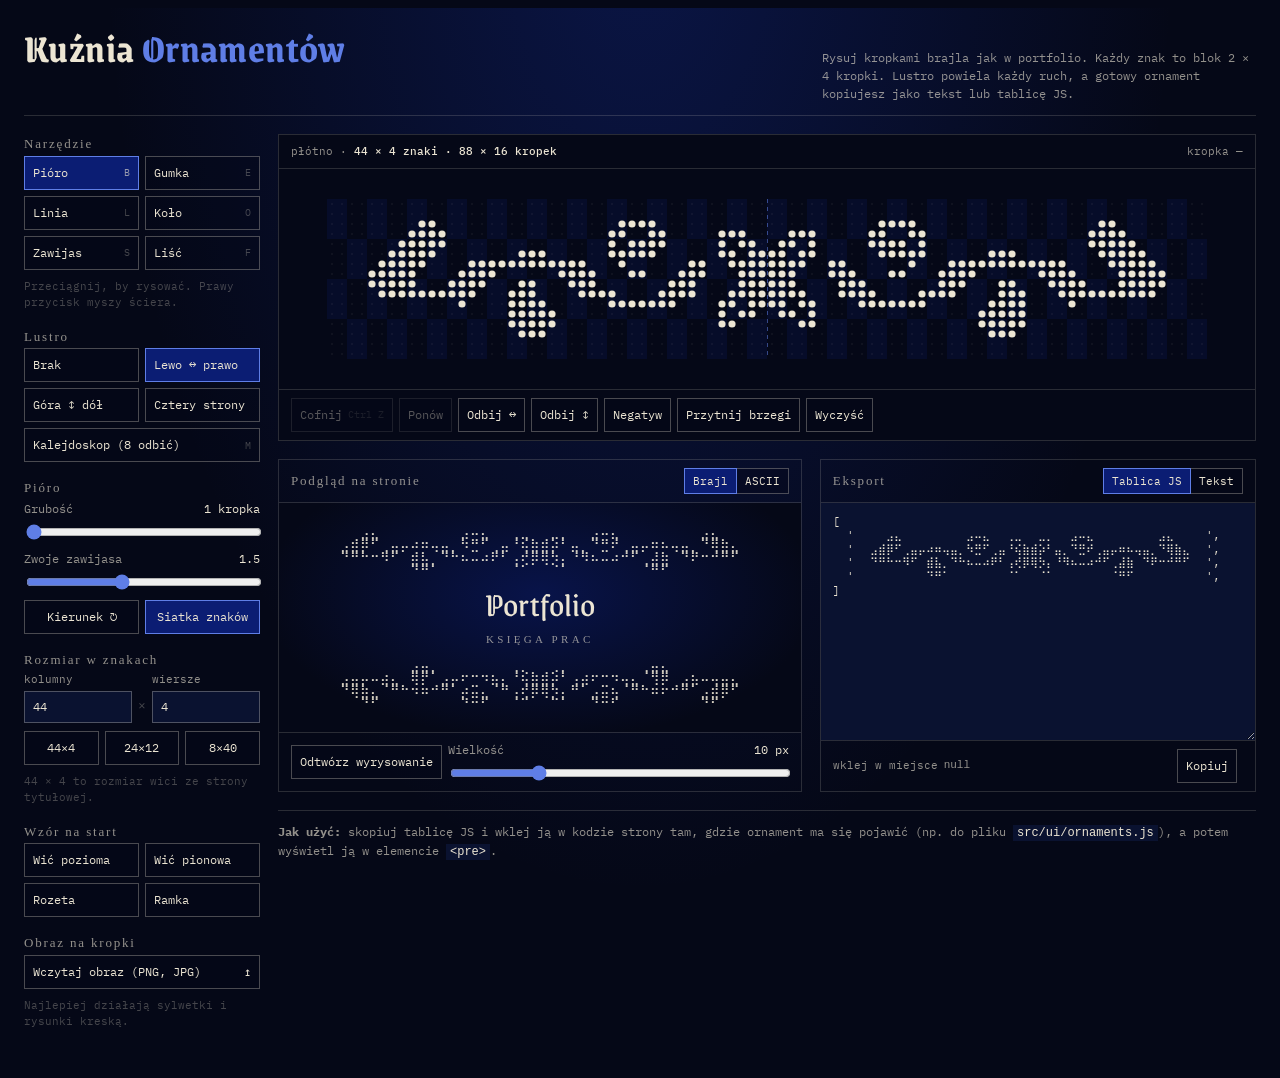
==== commit cef4573d: "Ekran startowy: kryształ obrastany korzeniami; ramy bez tarcz; strona tytułowa bez wici i paska, tek" ====
--- a/tools/ornament.html
+++ b/tools/ornament.html
@@ -274,8 +274,7 @@
       </div>
 
       <div class="howto">
-        <span><b>Jak wstawić do portfolio:</b> skopiuj tablicę JS i w pliku <code>src/ui/ornaments.js</code> zamień nią samo słowo <code>null</code> w linii <code>export const titleBand = null;</code> (wić na stronie tytułowej) lub <code>export const bootBand = null;</code> (ekran startowy). Początek linii zostaw bez zmian.</span>
-        <span>Dolna wić strony tytułowej powstaje sama, jako odbicie górnej.</span>
+        <span><b>Jak użyć:</b> skopiuj tablicę JS i wklej ją w kodzie strony tam, gdzie ornament ma się pojawić (np. do pliku <code>src/ui/ornaments.js</code>), a potem wyświetl ją w elemencie <code>&lt;pre&gt;</code>.</span>
       </div>
     </main>
   </div>
